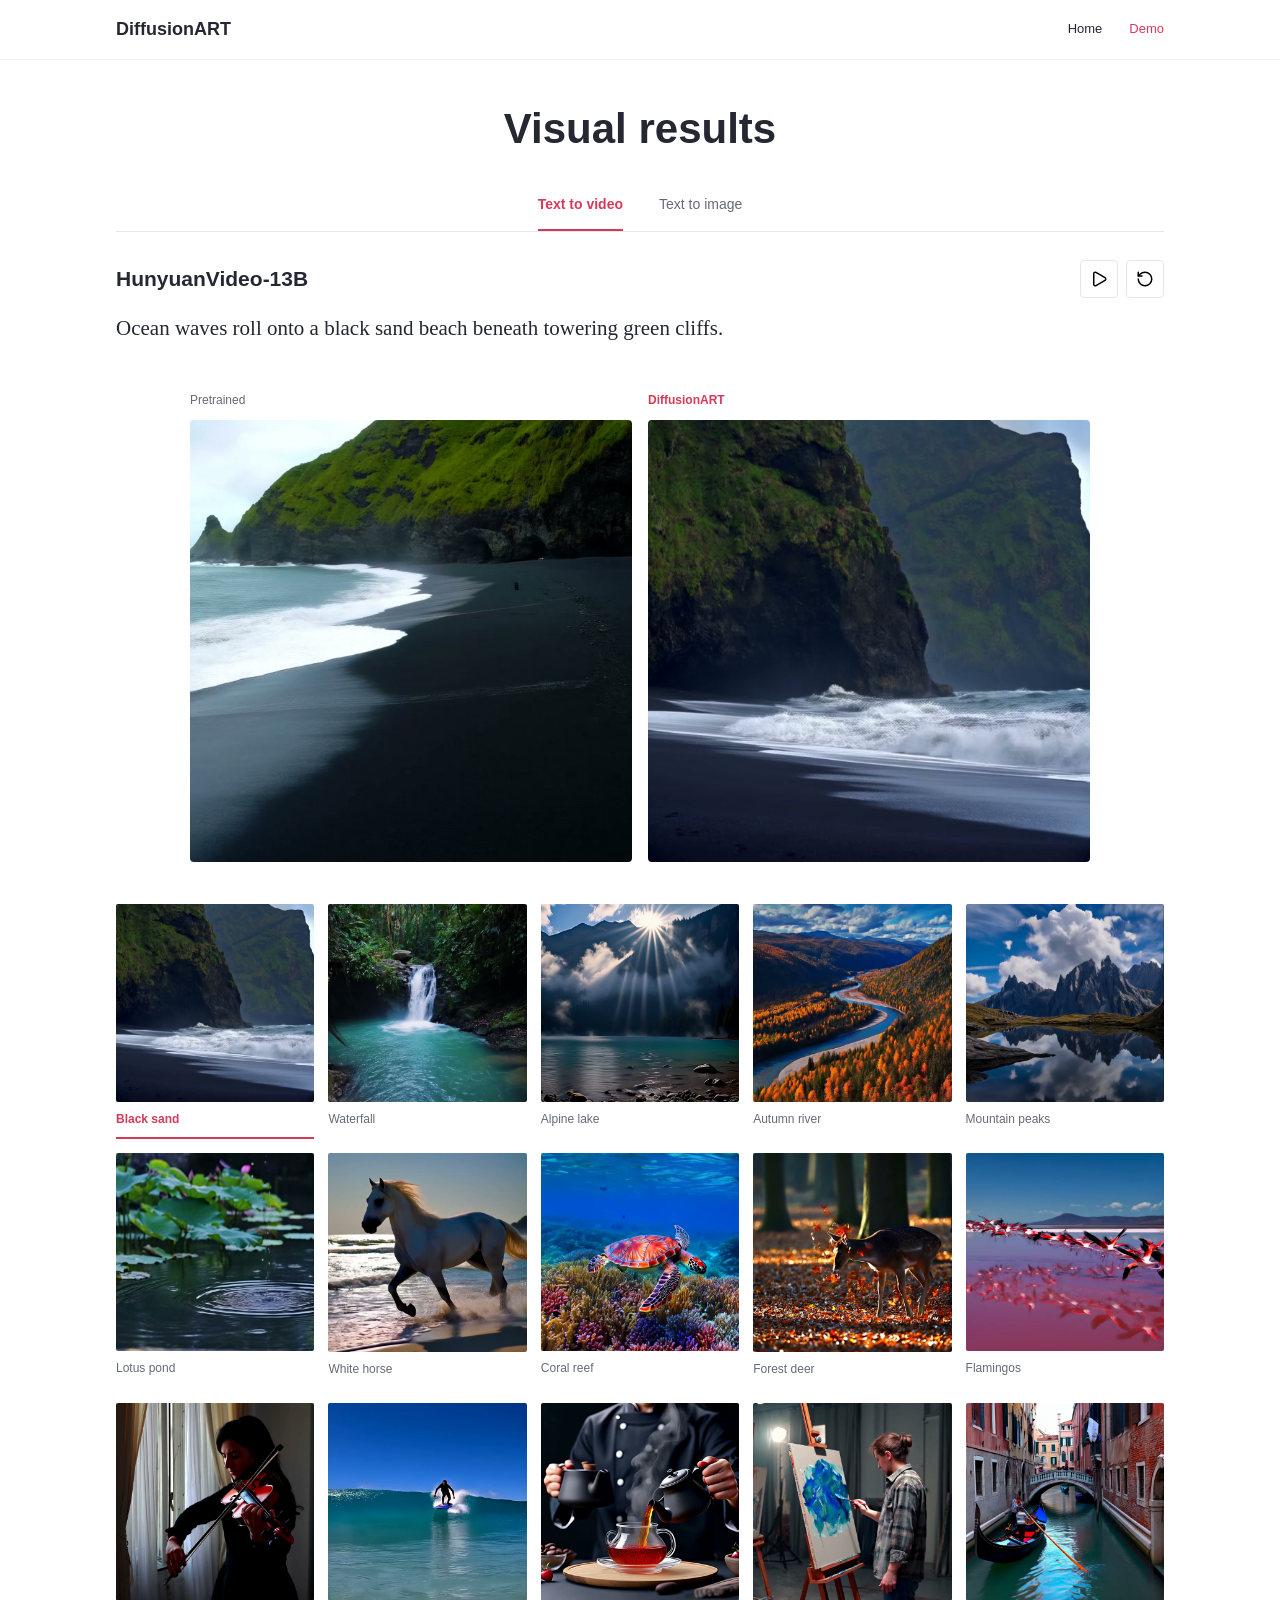
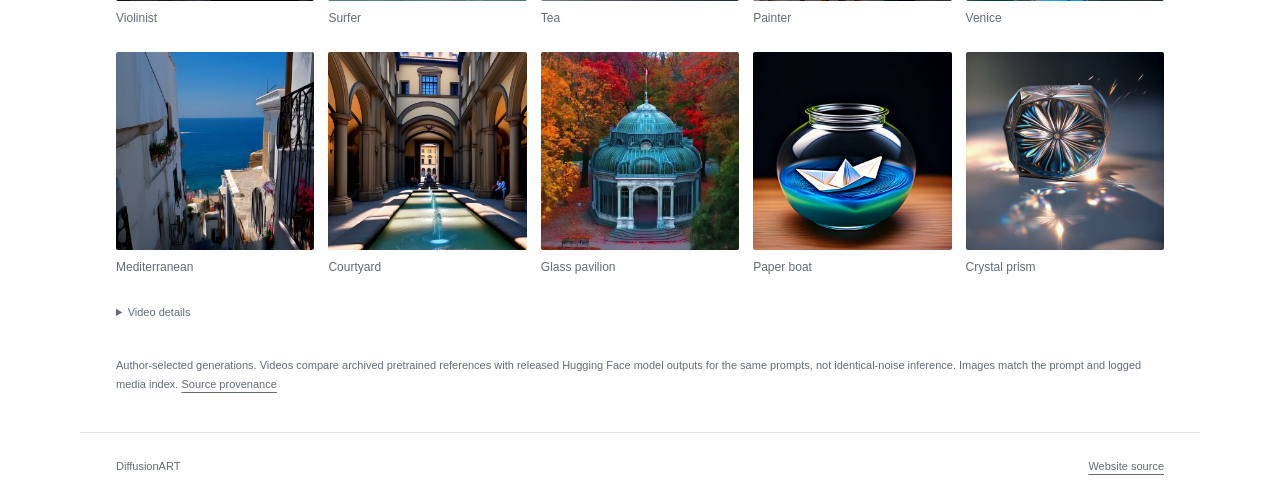
==== docs/demo.html @ 143a0ab6 "Rebuild research homepage around verified insights and separate demos" ====
<!doctype html>
<html lang="en">
<head>
  <meta charset="utf-8">
  <meta name="viewport" content="width=device-width, initial-scale=1">
  <meta name="theme-color" content="#ffffff">
  <meta name="description" content="Author-selected DiffusionART text-to-video and text-to-image results alongside pretrained references.">
  <title>Visual results | DiffusionART</title>
  <link rel="stylesheet" href="style.css?v=insights-v1">
  <script src="media.js?v=hf-demo-v1" defer></script>
  <script src="demo.js?v=demo-v1" defer></script>
</head>
<body class="demo-page">
  <a class="skip" href="#main">Skip to content</a>
  <header class="site-header">
    <a href="index.html" class="wordmark">DiffusionART</a>
    <nav aria-label="Main navigation">
      <a href="index.html">Home</a>
      <a href="demo.html" aria-current="page">Demo</a>
    </nav>
  </header>

  <main id="main" class="wrap">
    <header class="demo-heading"><h1>Visual results</h1></header>
    <div class="demo-tabs result-tabs" role="tablist" aria-label="Generation task" aria-orientation="horizontal">
      <button id="tab-video" type="button" role="tab" aria-selected="true" aria-controls="panel-video" tabindex="0">Text to video</button>
      <button id="tab-image" type="button" role="tab" aria-selected="false" aria-controls="panel-image" tabindex="-1">Text to image</button>
    </div>

    <section id="panel-video" class="demo-panel" role="tabpanel" aria-labelledby="tab-video" tabindex="0">
      <div class="gallery-heading">
        <h3>HunyuanVideo-13B</h3>
        <div class="pair-actions">
          <button type="button" id="play-pair" class="icon-button" title="Play both videos" aria-label="Play both videos" disabled><img src="assets/play.svg" alt="" width="18" height="18"></button>
          <button type="button" id="replay-pair" class="icon-button" title="Replay both videos" aria-label="Replay both videos" disabled><img src="assets/rotate-ccw.svg" alt="" width="18" height="18"></button>
        </div>
      </div>
      <p id="video-prompt" class="prompt">Ocean waves roll onto a black sand beach beneath towering green cliffs.</p>
      <div class="video-pair">
        <figure><figcaption>Pretrained</figcaption><video id="video-before" playsinline muted preload="none" poster="assets/hf-video-00100-before.jpg" aria-label="Pretrained video"></video></figure>
        <figure><figcaption class="art-label">DiffusionART</figcaption><video id="video-after" playsinline muted preload="none" poster="assets/hf-video-00100-after.jpg" aria-label="DiffusionART video"></video></figure>
      </div>
      <p id="video-status" class="media-status" role="status" aria-live="polite" aria-atomic="true"></p>
      <div id="video-choices" class="choices" role="group" aria-label="Video examples"></div>
      <details class="provenance"><summary>Video details</summary><p id="video-details"></p></details>
    </section>

    <section id="panel-image" class="demo-panel" role="tabpanel" aria-labelledby="tab-image" tabindex="-1" hidden inert>
      <div class="gallery-heading"><h3>SD3.5-M</h3><span id="image-benchmark" class="benchmark"></span></div>
      <p id="image-prompt" class="prompt"></p>
      <div class="image-pair">
        <figure><figcaption>Pretrained</figcaption><img id="image-before" alt="Pretrained image" loading="lazy" width="512" height="512"></figure>
        <figure><figcaption class="art-label">DiffusionART</figcaption><img id="image-after" alt="DiffusionART image" loading="lazy" width="512" height="512"></figure>
      </div>
      <p id="image-status" class="media-status" role="status" aria-live="polite" aria-atomic="true"></p>
      <div id="image-choices" class="choices" role="group" aria-label="Image examples"></div>
      <details class="provenance"><summary>Image details</summary><p id="image-details"></p></details>
    </section>

    <p class="selection-note">Author-selected generations. Videos compare archived pretrained references with released Hugging Face model outputs for the same prompts, not identical-noise inference. Images match the prompt and logged media index. <a href="assets/provenance.json">Source provenance</a></p>
    <noscript><p class="selection-note"><a href="assets/hf-video-00100-before.mp4">Pretrained video</a> / <a href="assets/hf-video-00100-after.mp4">DiffusionART video</a> / <a href="assets/image-chicago-before.jpg">Pretrained image</a> / <a href="assets/image-chicago-after.jpg">DiffusionART image</a></p></noscript>
  </main>

  <footer class="wrap"><p>DiffusionART</p><a href="https://github.com/vanzll/diffusionart-project">Website source</a></footer>
</body>
</html>
---- docs/style.css ----
:root { --ink:#252832; --muted:#646b77; --art:#d73958; --blue:#2588a6; --violet:#8078b9; --line:#e3e6eb; --wash:#fafbfc; --font:"Avenir Next",Avenir,"Segoe UI",Arial,sans-serif; }
* { box-sizing:border-box; }
html { scroll-behavior:smooth; scroll-padding-top:80px; }
body { margin:0; background:white; color:var(--ink); font:16px/1.75 var(--font); letter-spacing:0; }
[hidden] { display:none!important; }
figure,h1,h2,h3,h4,p { margin:0; }
img { display:block; max-width:100%; height:auto; }
a { color:inherit; text-underline-offset:4px; }
button { font:inherit; cursor:pointer; }
a:focus-visible,button:focus-visible,summary:focus-visible,[role=tabpanel]:focus-visible { outline:3px solid var(--blue); outline-offset:5px; }
.wrap { width:min(100%,1120px); margin-inline:auto; padding-inline:36px; }
.section { padding-block:76px; }
h2 { font-size:34px; font-weight:650; line-height:1.25; text-wrap:balance; }
h3 { font-size:24px; font-weight:650; line-height:1.35; text-wrap:balance; }
.section-heading { margin-bottom:48px; text-align:center; }
.section-heading p { margin:14px auto 0; max-width:700px; color:var(--muted); }
.site-header { min-height:60px; padding:12px max(24px,calc((100% - 1048px)/2)); border-bottom:1px solid #eef0f3; display:flex; align-items:center; justify-content:space-between; gap:20px; background:#fffffff5; position:sticky; top:0; z-index:20; }
.wordmark { font-size:18px; font-weight:750; text-decoration:none; }
nav { display:flex; align-items:center; gap:27px; font-size:13px; font-weight:500; }
nav a { text-decoration:none; }nav a:hover,nav a[aria-current=page] { color:var(--art); }
.demo-link { display:flex; align-items:center; gap:8px; color:var(--art); font-weight:650; }
.skip { position:absolute; top:-80px; left:12px; z-index:99; background:white; padding:10px; }.skip:focus { top:10px; }
.paper-heading { padding-top:44px; padding-bottom:32px; text-align:center; }
h1 { font-size:64px; font-weight:750; line-height:1.1; color:var(--art); }
.paper-title { font-size:27px; line-height:1.35; font-weight:550; margin:12px auto 20px; max-width:870px; text-wrap:balance; }
.author-names { display:flex; justify-content:center; flex-wrap:wrap; column-gap:18px; row-gap:3px; max-width:930px; margin-inline:auto; font-size:13px; }
.author-names span { white-space:nowrap; }sup { font-size:9px; }
.affiliations { display:flex; justify-content:center; flex-wrap:wrap; gap:5px 24px; margin-top:9px; color:var(--muted); font-size:12px; }
.paper-links { display:flex; align-items:center; justify-content:center; flex-wrap:wrap; gap:23px; margin-top:20px; }
.resource-link { display:inline-flex; align-items:center; gap:8px; min-height:40px; text-decoration:none; font-size:14px; font-weight:600; border-bottom:1px solid var(--ink); }
.resource-link:hover { color:var(--art); border-color:var(--art); }
.resource-link img { width:17px; height:17px; }
.contact-link { font-size:12px; color:var(--muted); text-decoration:none; }
.hero-thesis { font-size:23px; line-height:1.45; font-weight:600; margin-top:26px; }
.hero-result { margin-top:14px; font-size:18px; line-height:1.65; }.hero-result strong { color:var(--art); font-weight:750; font-size:25px; }.hero-result>span { color:var(--muted); padding-inline:4px; }.hero-result small { font-size:11px; color:var(--muted); }
.teaser { max-width:910px; }
.showcase-reel { display:grid; grid-template-columns:repeat(3,minmax(0,1fr)); gap:12px; }
.showcase-reel video { display:block; width:100%; aspect-ratio:1; object-fit:contain; background:var(--wash); border-radius:4px; }
.showcase-reel figcaption { padding-top:9px; font-size:11px; color:var(--muted); line-height:1.55; }
.teaser-toolbar { display:flex; align-items:center; justify-content:space-between; gap:15px; padding-top:14px; font-size:11px; color:var(--muted); }.teaser-toolbar a { color:var(--ink); }
.insight-row { display:grid; grid-template-columns:minmax(0,1fr) minmax(0,1fr); align-items:center; gap:64px; }
.insight-copy h3 { margin-bottom:18px; }.insight-copy p { color:#535b68; }.insight-copy p+p { margin-top:17px; }.insight-copy strong { color:var(--ink); font-weight:650; }
.research-figure img { width:100%; height:auto; }.research-figure figcaption { font-size:12px; line-height:1.65; color:var(--muted); margin-top:14px; }
.equation { margin-block:24px; padding-block:20px; border-block:1px solid var(--line); font-size:25px; }
math { font-family:"STIX Two Math","Cambria Math",serif; }.guidance-term { color:var(--blue); }.residual-term { color:var(--violet); }
.equation-key { display:flex; justify-content:center; gap:25px; margin-top:13px; font-size:11px; font-family:var(--font); }
.equation-condition { font-size:11px!important; text-align:center; margin-top:12px; }
.math-details { margin-top:16px; font-size:12px; color:var(--muted); }.math-details summary { cursor:pointer; width:fit-content; }.math-details p { margin-top:10px; font-size:12px; }
.restoration-row { margin-top:70px; padding-top:65px; border-top:1px solid var(--line); }.restoration-row .research-figure { max-width:390px; margin-inline:auto; }.restoration-row .research-figure img { max-height:370px; object-fit:contain; }
.insight-copy .discovery { font-size:22px; line-height:1.65; }.discovery strong { color:var(--art); }
.figure-note { font-size:11px; line-height:1.7; color:var(--muted); }.insight-copy .figure-note { margin-top:12px; }
.method-band { background:var(--wash); border-block:1px solid var(--line); }.method-figure img { width:100%; height:auto; }
.method-details { display:grid; grid-template-columns:repeat(2,minmax(0,1fr)); gap:62px; margin:35px auto 0; }.method-details h3 { font-size:22px; margin-bottom:15px; }.method-details p { color:#535b68; }.method-details .figure-note { font-size:11px; }.equation.compact { margin:22px 0 12px; font-size:23px; }.inline-math { font-family:Georgia,serif; font-style:italic; white-space:nowrap; }
.update-directions { display:grid; grid-template-columns:repeat(2,minmax(0,1fr)); gap:25px; margin:22px 0 12px; padding:20px 0; border-block:1px solid var(--line); }.update-directions div { display:flex; align-items:center; justify-content:space-between; gap:10px; font-size:12px; }.update-directions math { font-size:24px; color:var(--art); }.method-bottomline { margin-top:20px; font-size:15px; font-weight:600; line-height:1.7; }
.efficiency-layout { display:grid; grid-template-columns:minmax(0,.9fr) minmax(0,1.1fr); align-items:center; gap:70px; }.curve { max-width:390px; margin-inline:auto; }.curve img { width:100%; height:auto; }.efficiency-copy h3 { font-size:25px; line-height:1.4; }
.speed-table { width:100%; border-collapse:collapse; margin:25px 0 18px; text-align:left; font-size:12px; }.speed-table caption { text-align:left; font-size:11px; color:var(--muted); margin-bottom:8px; }.speed-table th,.speed-table td { padding:14px 7px; border-bottom:1px solid var(--line); }.speed-table th:first-child { padding-left:0; }.speed-table th { font-weight:550; }.speed-table thead { font-size:10px; color:var(--muted); }.speed-table td { font-size:22px; color:var(--art); font-weight:650; font-variant-numeric:tabular-nums; white-space:nowrap; }
.result-context { color:var(--muted); font-size:12px; }.eval-result { margin-top:30px; padding-top:24px; border-top:1px solid var(--line); }.eval-result h4 { font-size:16px; font-weight:650; }.eval-result p { margin-top:10px; font-size:14px; color:#535b68; }.eval-result .figure-note { font-size:11px; }
.scope-results { margin-top:48px; }.scope-results h3 { font-size:20px; margin-bottom:13px; }.scope-table { width:100%; border-collapse:collapse; font-size:13px; text-align:left; }.scope-table td,.scope-table th { border-bottom:1px solid var(--line); padding:17px 0; }.scope-table th { width:36%; padding-right:28px; font-weight:550; }.scope-table thead { color:var(--muted); font-size:11px; }.scope-table td { color:#535b68; }.scope-table strong { color:var(--ink); font-weight:650; }.scope-results>.figure-note { margin-top:14px; }
.demo-invitation { display:flex; align-items:center; justify-content:space-between; gap:28px; padding-block:38px; border-top:1px solid var(--line); }.demo-invitation h2 { font-size:26px; }.demo-invitation p { margin-top:8px; font-size:14px; color:var(--muted); }.demo-invitation .resource-link { white-space:nowrap; }
footer { border-top:1px solid var(--line); padding-block:24px; display:flex; justify-content:space-between; flex-wrap:wrap; gap:12px; font-size:11px; color:var(--muted); }
.demo-heading { padding-block:46px 13px; text-align:center; }.demo-heading h1 { font-size:42px; color:var(--ink); }
.result-tabs { display:flex; justify-content:center; gap:36px; border-bottom:1px solid var(--line); margin:15px 0 28px; }.result-tabs button { background:none; border:0; border-bottom:2px solid transparent; padding:12px 0; font-size:14px; color:var(--muted); }.result-tabs button[aria-selected=true] { color:var(--art); border-color:var(--art); font-weight:650; }
.demo-panel { padding-bottom:8px; }.gallery-heading { display:flex; justify-content:space-between; align-items:center; gap:15px; margin:16px 0 12px; }.gallery-heading h3 { font-size:21px; }.pair-actions { display:flex; gap:8px; }
.icon-button { display:flex; align-items:center; justify-content:center; width:38px; height:38px; border:1px solid var(--line); border-radius:4px; background:white; }.icon-button:hover { border-color:var(--art); }.icon-button:disabled { opacity:.45; cursor:wait; }.icon-button img { width:18px; height:18px; }
.prompt { font-family:Georgia,serif; font-size:21px; line-height:1.5; min-height:80px; padding:3px 0 18px; max-width:850px; overflow-wrap:anywhere; }
.video-pair,.image-pair { display:grid; grid-template-columns:repeat(2,minmax(0,1fr)); gap:16px; max-width:900px; margin-inline:auto; }.video-pair video,.image-pair img { display:block; width:100%; aspect-ratio:1; object-fit:contain; background:var(--wash); border-radius:4px; }
.video-pair figcaption,.image-pair figcaption { padding:0 0 9px; color:var(--muted); font-size:12px; }.art-label { color:var(--art)!important; font-weight:650; }
.media-status { margin-top:7px; min-height:23px; font-size:12px; color:var(--muted); }
.choices { display:grid; grid-template-columns:repeat(6,minmax(0,1fr)); gap:14px; margin-top:12px; }.choices button { padding:0; background:transparent; border:0; border-bottom:2px solid transparent; text-align:left; font-size:12px; color:var(--muted); }.choices img { width:100%; aspect-ratio:1; object-fit:contain; border-radius:2px; }.choices span { display:block; padding:7px 0; }.choices button[aria-pressed=true] { color:var(--art); border-color:var(--art); font-weight:650; }.choices button:hover img { opacity:.85; }
#video-choices { grid-template-columns:repeat(5,minmax(0,1fr)); }
.provenance { margin-top:16px; font-size:11px; color:var(--muted); }.provenance summary { cursor:pointer; width:fit-content; }.provenance p { margin-top:8px; overflow-wrap:anywhere; }.benchmark { font-size:12px; color:var(--blue); }.selection-note { margin-block:25px 38px; color:var(--muted); font-size:11px; }
@media(max-width:850px) { .wrap { padding-inline:24px; }.section { padding-block:58px; }.insight-row,.method-details { gap:35px; }.efficiency-layout { gap:30px; }.paper-title { font-size:25px; }.speed-table td { font-size:19px; }.speed-table th,.speed-table td { padding-inline:4px; } }
@media(max-width:650px) {
  html { scroll-padding-top:66px; }.site-header { padding:12px 18px; min-height:54px; gap:15px; }.wordmark { font-size:16px; }nav { gap:16px; font-size:12px; }nav a[href='#method'] { display:none; }.demo-link { gap:5px; }
  .wrap { padding-inline:20px; }.paper-heading { padding-top:32px; padding-bottom:24px; }h1 { font-size:44px; }.paper-title { font-size:21px; margin-top:11px; margin-bottom:18px; }.paper-title br { display:none; }.author-names { font-size:11px; gap:3px 12px; }.affiliations { font-size:10px; gap:4px 15px; }.paper-links { gap:21px; margin-top:17px; }.resource-link { font-size:12px; min-height:36px; }.hero-thesis { font-size:20px; margin-top:22px; }.hero-result { font-size:15px; }.hero-result strong { font-size:21px; }.hero-result small { font-size:10px; }
  .showcase-reel { gap:7px; }.showcase-reel figcaption { font-size:9px; line-height:1.45; }.teaser-toolbar { font-size:10px; }
  .section { padding-block:48px; }h2 { font-size:27px; }h3 { font-size:22px; }.section-heading { margin-bottom:30px; }.section-heading p { font-size:14px; }.insight-row { grid-template-columns:1fr; gap:28px; }.insight-copy p { font-size:14px; }.research-figure { max-width:450px; margin-inline:auto; }.research-figure figcaption { font-size:11px; }.restoration-row { margin-top:40px; padding-top:40px; }.restoration-row .insight-copy { order:-1; }.restoration-row .research-figure img { max-height:300px; }.insight-copy .discovery { font-size:20px; }.insight-copy .figure-note { font-size:11px; }.equation { font-size:24px; }.equation-key { gap:20px; font-size:10px; }
  .method-details { grid-template-columns:1fr; gap:38px; margin-top:25px; }.method-details p { font-size:14px; }.method-details .figure-note { font-size:11px; }.update-directions { margin-top:18px; }.method-details h3 { font-size:21px; }.method-figure { overflow-x:auto; }.method-figure img { max-width:none; width:760px; }.method-bottomline { font-size:14px; }
  .efficiency-layout { grid-template-columns:1fr; gap:28px; }.curve { max-width:330px; }.efficiency-copy h3 { font-size:22px; }.speed-table td { font-size:21px; }.scope-results { margin-top:35px; }.scope-table { font-size:12px; }.scope-table th { width:37%; padding-right:15px; }.scope-results>.figure-note { font-size:10px; }
  .demo-invitation { align-items:flex-start; flex-direction:column; gap:14px; padding-block:28px; }.demo-invitation h2 { font-size:23px; }.demo-invitation p { font-size:13px; }
  .demo-heading { padding-top:32px; }.demo-heading h1 { font-size:32px; }.result-tabs { margin-top:10px; }.gallery-heading h3 { font-size:19px; }.prompt { font-size:17px; min-height:92px; }.video-pair,.image-pair { gap:8px; }.video-pair figcaption,.image-pair figcaption { font-size:11px; }.choices,#video-choices { grid-template-columns:repeat(3,minmax(0,1fr)); gap:12px; }.choices button { font-size:11px; }.benchmark { font-size:11px; }
}
@media(max-width:360px) { .wordmark { font-size:14px; }nav { gap:11px; font-size:11px; }.speed-table { font-size:11px; }.speed-table td { font-size:18px; } }
@media(prefers-reduced-motion:reduce) { html { scroll-behavior:auto; } }
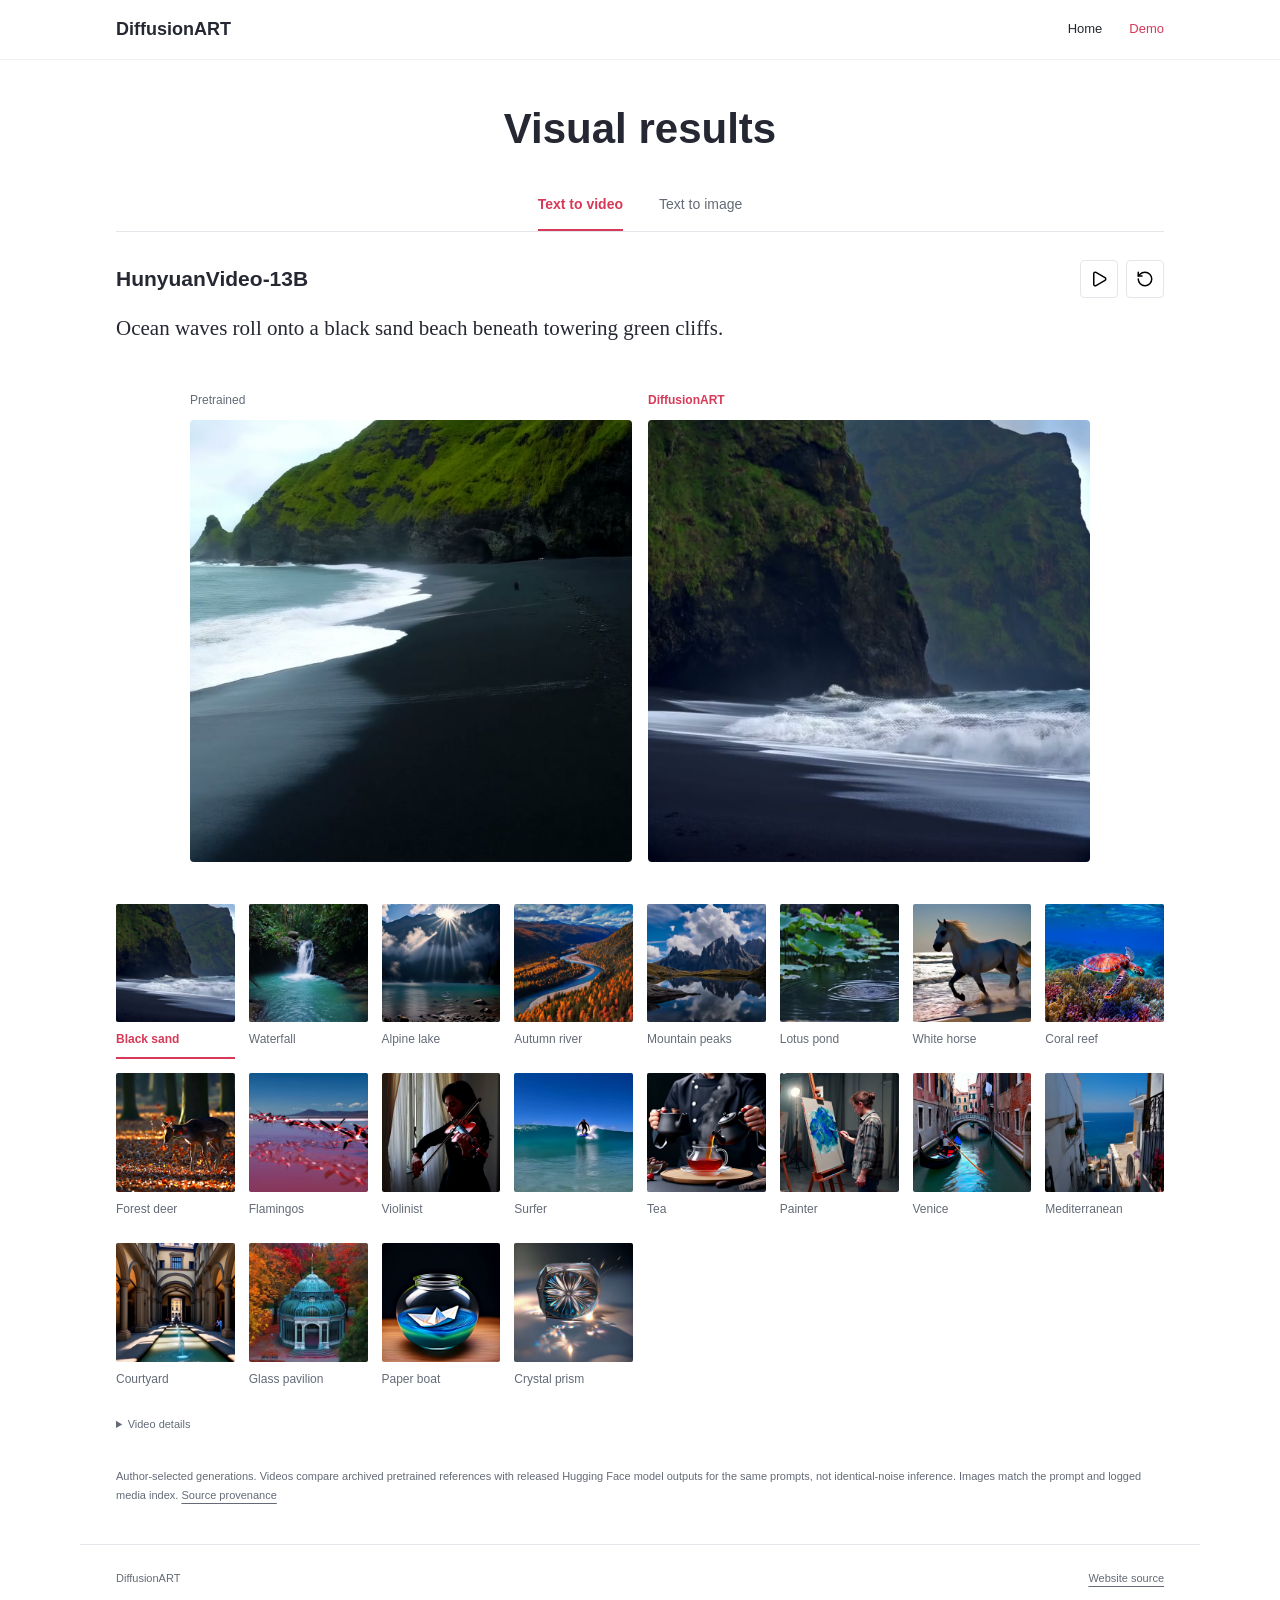
==== commit b9f46066: "Version refreshed page styles and paired-video controls" ====
--- a/docs/demo.html
+++ b/docs/demo.html
@@ -6,9 +6,9 @@
   <meta name="theme-color" content="#ffffff">
   <meta name="description" content="Author-selected DiffusionART text-to-video and text-to-image results alongside pretrained references.">
   <title>Visual results | DiffusionART</title>
-  <link rel="stylesheet" href="style.css?v=insights-v1">
+  <link rel="stylesheet" href="style.css?v=insights-v2">
   <script src="media.js?v=hf-demo-v1" defer></script>
-  <script src="demo.js?v=demo-v1" defer></script>
+  <script src="demo.js?v=demo-v2" defer></script>
 </head>
 <body class="demo-page">
   <a class="skip" href="#main">Skip to content</a>
--- a/docs/style.css
+++ b/docs/style.css
@@ -50,6 +50,7 @@
 .insight-copy .discovery { font-size:22px; line-height:1.65; }.discovery strong { color:var(--art); }
 .figure-note { font-size:11px; line-height:1.7; color:var(--muted); }.insight-copy .figure-note { margin-top:12px; }
 .method-band { background:var(--wash); border-block:1px solid var(--line); }.method-figure img { width:100%; height:auto; }
+.method-mobile { display:none; }
 .method-details { display:grid; grid-template-columns:repeat(2,minmax(0,1fr)); gap:62px; margin:35px auto 0; }.method-details h3 { font-size:22px; margin-bottom:15px; }.method-details p { color:#535b68; }.method-details .figure-note { font-size:11px; }.equation.compact { margin:22px 0 12px; font-size:23px; }.inline-math { font-family:Georgia,serif; font-style:italic; white-space:nowrap; }
 .update-directions { display:grid; grid-template-columns:repeat(2,minmax(0,1fr)); gap:25px; margin:22px 0 12px; padding:20px 0; border-block:1px solid var(--line); }.update-directions div { display:flex; align-items:center; justify-content:space-between; gap:10px; font-size:12px; }.update-directions math { font-size:24px; color:var(--art); }.method-bottomline { margin-top:20px; font-size:15px; font-weight:600; line-height:1.7; }
 .efficiency-layout { display:grid; grid-template-columns:minmax(0,.9fr) minmax(0,1.1fr); align-items:center; gap:70px; }.curve { max-width:390px; margin-inline:auto; }.curve img { width:100%; height:auto; }.efficiency-copy h3 { font-size:25px; line-height:1.4; }
@@ -67,7 +68,7 @@
 .video-pair figcaption,.image-pair figcaption { padding:0 0 9px; color:var(--muted); font-size:12px; }.art-label { color:var(--art)!important; font-weight:650; }
 .media-status { margin-top:7px; min-height:23px; font-size:12px; color:var(--muted); }
 .choices { display:grid; grid-template-columns:repeat(6,minmax(0,1fr)); gap:14px; margin-top:12px; }.choices button { padding:0; background:transparent; border:0; border-bottom:2px solid transparent; text-align:left; font-size:12px; color:var(--muted); }.choices img { width:100%; aspect-ratio:1; object-fit:contain; border-radius:2px; }.choices span { display:block; padding:7px 0; }.choices button[aria-pressed=true] { color:var(--art); border-color:var(--art); font-weight:650; }.choices button:hover img { opacity:.85; }
-#video-choices { grid-template-columns:repeat(5,minmax(0,1fr)); }
+#video-choices { grid-template-columns:repeat(8,minmax(0,1fr)); }
 .provenance { margin-top:16px; font-size:11px; color:var(--muted); }.provenance summary { cursor:pointer; width:fit-content; }.provenance p { margin-top:8px; overflow-wrap:anywhere; }.benchmark { font-size:12px; color:var(--blue); }.selection-note { margin-block:25px 38px; color:var(--muted); font-size:11px; }
 @media(max-width:850px) { .wrap { padding-inline:24px; }.section { padding-block:58px; }.insight-row,.method-details { gap:35px; }.efficiency-layout { gap:30px; }.paper-title { font-size:25px; }.speed-table td { font-size:19px; }.speed-table th,.speed-table td { padding-inline:4px; } }
 @media(max-width:650px) {
@@ -75,7 +76,7 @@
   .wrap { padding-inline:20px; }.paper-heading { padding-top:32px; padding-bottom:24px; }h1 { font-size:44px; }.paper-title { font-size:21px; margin-top:11px; margin-bottom:18px; }.paper-title br { display:none; }.author-names { font-size:11px; gap:3px 12px; }.affiliations { font-size:10px; gap:4px 15px; }.paper-links { gap:21px; margin-top:17px; }.resource-link { font-size:12px; min-height:36px; }.hero-thesis { font-size:20px; margin-top:22px; }.hero-result { font-size:15px; }.hero-result strong { font-size:21px; }.hero-result small { font-size:10px; }
   .showcase-reel { gap:7px; }.showcase-reel figcaption { font-size:9px; line-height:1.45; }.teaser-toolbar { font-size:10px; }
   .section { padding-block:48px; }h2 { font-size:27px; }h3 { font-size:22px; }.section-heading { margin-bottom:30px; }.section-heading p { font-size:14px; }.insight-row { grid-template-columns:1fr; gap:28px; }.insight-copy p { font-size:14px; }.research-figure { max-width:450px; margin-inline:auto; }.research-figure figcaption { font-size:11px; }.restoration-row { margin-top:40px; padding-top:40px; }.restoration-row .insight-copy { order:-1; }.restoration-row .research-figure img { max-height:300px; }.insight-copy .discovery { font-size:20px; }.insight-copy .figure-note { font-size:11px; }.equation { font-size:24px; }.equation-key { gap:20px; font-size:10px; }
-  .method-details { grid-template-columns:1fr; gap:38px; margin-top:25px; }.method-details p { font-size:14px; }.method-details .figure-note { font-size:11px; }.update-directions { margin-top:18px; }.method-details h3 { font-size:21px; }.method-figure { overflow-x:auto; }.method-figure img { max-width:none; width:760px; }.method-bottomline { font-size:14px; }
+  .method-details { grid-template-columns:1fr; gap:38px; margin-top:25px; }.method-details p { font-size:14px; }.method-details .figure-note { font-size:11px; }.update-directions { margin-top:18px; }.method-details h3 { font-size:21px; }.method-desktop { display:none; }.method-mobile { display:grid; gap:18px; }.method-bottomline { font-size:14px; }
   .efficiency-layout { grid-template-columns:1fr; gap:28px; }.curve { max-width:330px; }.efficiency-copy h3 { font-size:22px; }.speed-table td { font-size:21px; }.scope-results { margin-top:35px; }.scope-table { font-size:12px; }.scope-table th { width:37%; padding-right:15px; }.scope-results>.figure-note { font-size:10px; }
   .demo-invitation { align-items:flex-start; flex-direction:column; gap:14px; padding-block:28px; }.demo-invitation h2 { font-size:23px; }.demo-invitation p { font-size:13px; }
   .demo-heading { padding-top:32px; }.demo-heading h1 { font-size:32px; }.result-tabs { margin-top:10px; }.gallery-heading h3 { font-size:19px; }.prompt { font-size:17px; min-height:92px; }.video-pair,.image-pair { gap:8px; }.video-pair figcaption,.image-pair figcaption { font-size:11px; }.choices,#video-choices { grid-template-columns:repeat(3,minmax(0,1fr)); gap:12px; }.choices button { font-size:11px; }.benchmark { font-size:11px; }
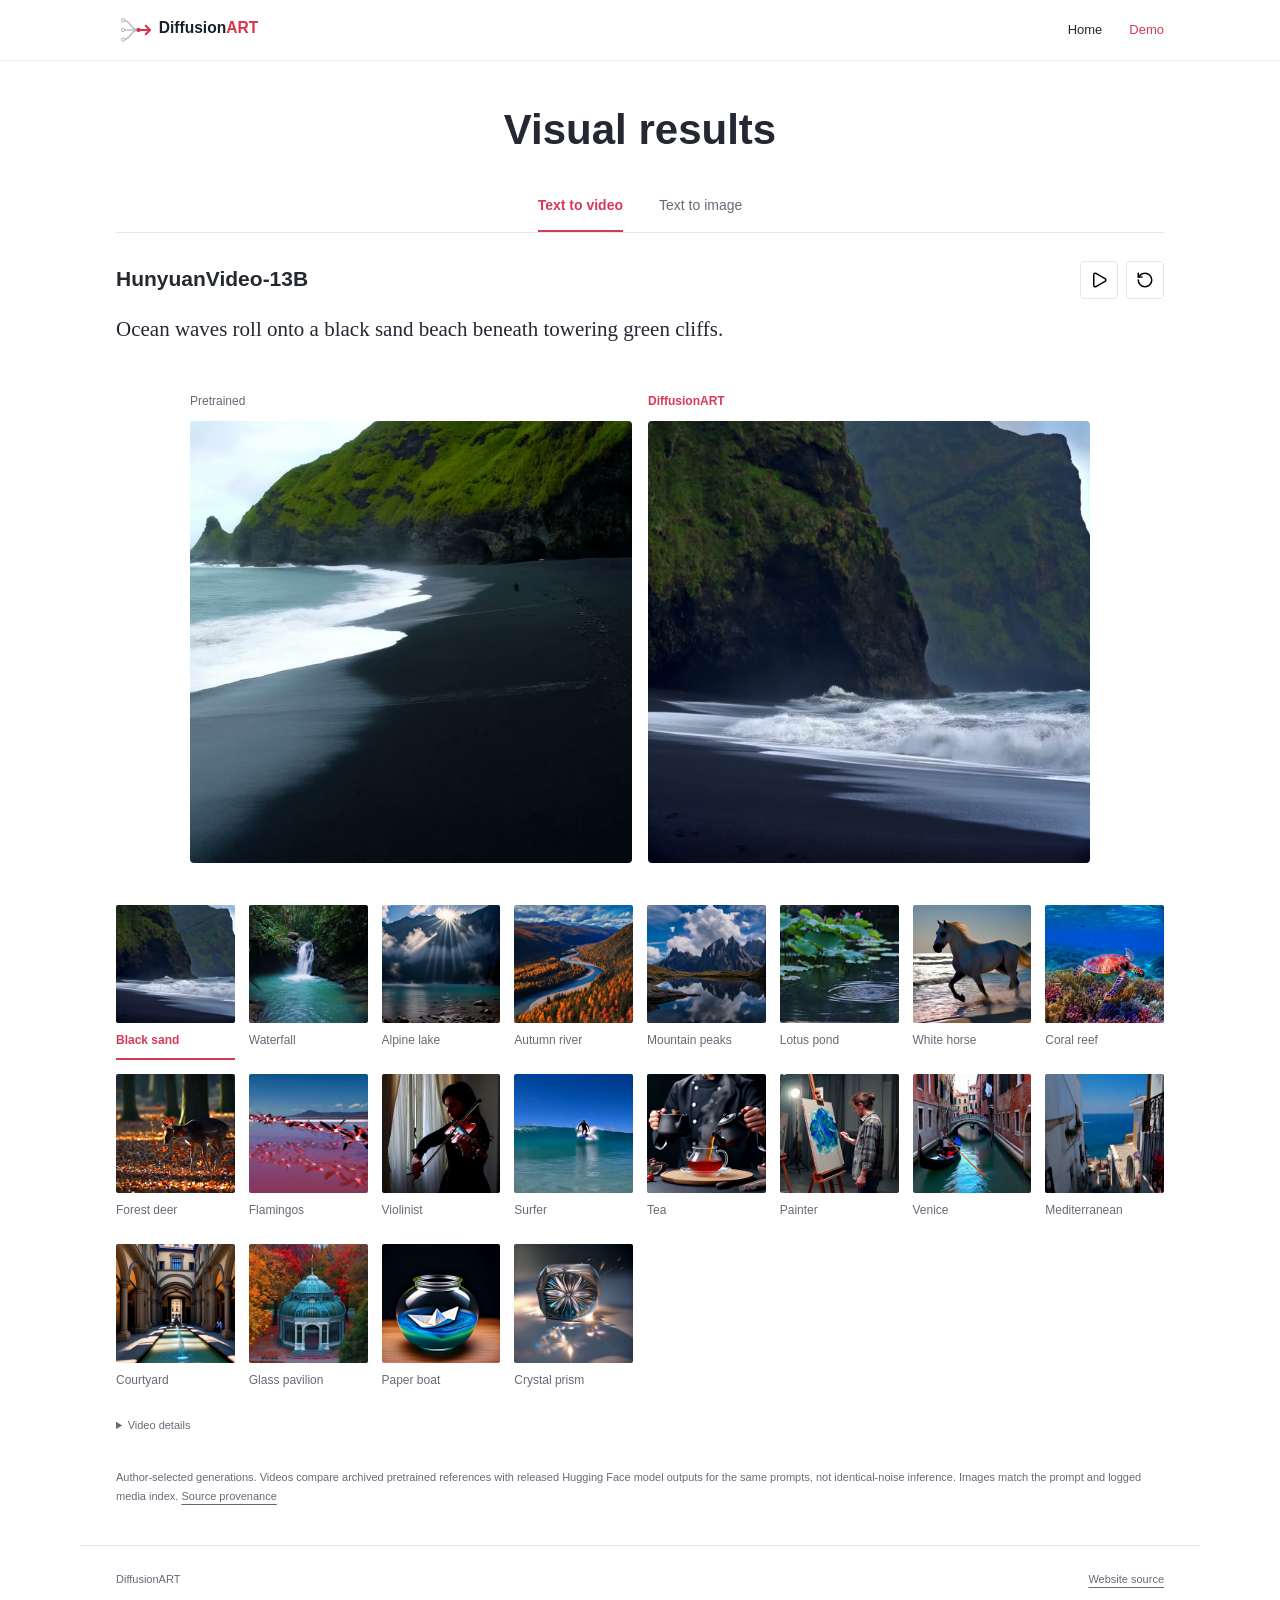
==== commit 6b9a1163: "Explain hidden consistency and restoration insights; sync GitHub branding" ====
--- a/docs/demo.html
+++ b/docs/demo.html
@@ -6,14 +6,14 @@
   <meta name="theme-color" content="#ffffff">
   <meta name="description" content="Author-selected DiffusionART text-to-video and text-to-image results alongside pretrained references.">
   <title>Visual results | DiffusionART</title>
-  <link rel="stylesheet" href="style.css?v=insights-v2">
+  <link rel="stylesheet" href="style.css?v=insights-v3">
   <script src="media.js?v=hf-demo-v1" defer></script>
   <script src="demo.js?v=demo-v2" defer></script>
 </head>
 <body class="demo-page">
   <a class="skip" href="#main">Skip to content</a>
   <header class="site-header">
-    <a href="index.html" class="wordmark">DiffusionART</a>
+    <a href="index.html" class="wordmark"><img src="assets/logo.svg" width="170" height="36" alt="DiffusionART"></a>
     <nav aria-label="Main navigation">
       <a href="index.html">Home</a>
       <a href="demo.html" aria-current="page">Demo</a>
--- a/docs/style.css
+++ b/docs/style.css
@@ -16,11 +16,13 @@
 .section-heading p { margin:14px auto 0; max-width:700px; color:var(--muted); }
 .site-header { min-height:60px; padding:12px max(24px,calc((100% - 1048px)/2)); border-bottom:1px solid #eef0f3; display:flex; align-items:center; justify-content:space-between; gap:20px; background:#fffffff5; position:sticky; top:0; z-index:20; }
 .wordmark { font-size:18px; font-weight:750; text-decoration:none; }
+.wordmark img { width:170px; height:auto; }
 nav { display:flex; align-items:center; gap:27px; font-size:13px; font-weight:500; }
 nav a { text-decoration:none; }nav a:hover,nav a[aria-current=page] { color:var(--art); }
 .demo-link { display:flex; align-items:center; gap:8px; color:var(--art); font-weight:650; }
 .skip { position:absolute; top:-80px; left:12px; z-index:99; background:white; padding:10px; }.skip:focus { top:10px; }
 .paper-heading { padding-top:44px; padding-bottom:32px; text-align:center; }
+.paper-logo { width:500px; margin-inline:auto; }
 h1 { font-size:64px; font-weight:750; line-height:1.1; color:var(--art); }
 .paper-title { font-size:27px; line-height:1.35; font-weight:550; margin:12px auto 20px; max-width:870px; text-wrap:balance; }
 .author-names { display:flex; justify-content:center; flex-wrap:wrap; column-gap:18px; row-gap:3px; max-width:930px; margin-inline:auto; font-size:13px; }
@@ -40,14 +42,21 @@
 .teaser-toolbar { display:flex; align-items:center; justify-content:space-between; gap:15px; padding-top:14px; font-size:11px; color:var(--muted); }.teaser-toolbar a { color:var(--ink); }
 .insight-row { display:grid; grid-template-columns:minmax(0,1fr) minmax(0,1fr); align-items:center; gap:64px; }
 .insight-copy h3 { margin-bottom:18px; }.insight-copy p { color:#535b68; }.insight-copy p+p { margin-top:17px; }.insight-copy strong { color:var(--ink); font-weight:650; }
+.insight-copy .insight-takeaway { border-left:3px solid var(--art); padding-left:17px; margin-top:23px; color:var(--ink); font-weight:600; }
+.branch-evidence { display:grid; gap:24px; }.branch-evidence .research-figure { max-width:340px; margin-inline:auto; }
 .research-figure img { width:100%; height:auto; }.research-figure figcaption { font-size:12px; line-height:1.65; color:var(--muted); margin-top:14px; }
 .equation { margin-block:24px; padding-block:20px; border-block:1px solid var(--line); font-size:25px; }
 math { font-family:"STIX Two Math","Cambria Math",serif; }.guidance-term { color:var(--blue); }.residual-term { color:var(--violet); }
+.restoration-term { color:var(--art); }
 .equation-key { display:flex; justify-content:center; gap:25px; margin-top:13px; font-size:11px; font-family:var(--font); }
 .equation-condition { font-size:11px!important; text-align:center; margin-top:12px; }
 .math-details { margin-top:16px; font-size:12px; color:var(--muted); }.math-details summary { cursor:pointer; width:fit-content; }.math-details p { margin-top:10px; font-size:12px; }
 .restoration-row { margin-top:70px; padding-top:65px; border-top:1px solid var(--line); }.restoration-row .research-figure { max-width:390px; margin-inline:auto; }.restoration-row .research-figure img { max-height:370px; object-fit:contain; }
 .insight-copy .discovery { font-size:22px; line-height:1.65; }.discovery strong { color:var(--art); }
+.restoration-equation { max-width:850px; margin:35px auto 0; }.restoration-equation .equation { margin-bottom:15px; font-size:25px; }.restoration-equation .math-details { text-align:center; }.restoration-equation summary { margin-inline:auto; }.restoration-equation .math-details p { text-align:left; }
+.equation-definition { display:flex; justify-content:center; flex-wrap:wrap; gap:8px 36px; font-family:Georgia,serif; font-size:17px; }
+.restoration-evidence { display:grid; grid-template-columns:minmax(0,1.3fr) minmax(0,1fr); gap:48px; margin-top:55px; }.restoration-evidence h3 { font-size:22px; margin-bottom:14px; }.restoration-evidence p { color:#535b68; font-size:15px; }.restoration-evidence strong { color:var(--ink); }.restoration-evidence .research-figure { margin:24px auto 0; }.restoration-evidence img { height:340px; object-fit:contain; }
+.restoration-insight { margin:48px auto 0; text-align:center; font-size:22px; line-height:1.55; font-weight:600; max-width:750px; }.restoration-insight span { color:var(--muted); font-size:15px; font-weight:400; }
 .figure-note { font-size:11px; line-height:1.7; color:var(--muted); }.insight-copy .figure-note { margin-top:12px; }
 .method-band { background:var(--wash); border-block:1px solid var(--line); }.method-figure img { width:100%; height:auto; }
 .method-mobile { display:none; }
@@ -73,13 +82,15 @@
 @media(max-width:850px) { .wrap { padding-inline:24px; }.section { padding-block:58px; }.insight-row,.method-details { gap:35px; }.efficiency-layout { gap:30px; }.paper-title { font-size:25px; }.speed-table td { font-size:19px; }.speed-table th,.speed-table td { padding-inline:4px; } }
 @media(max-width:650px) {
   html { scroll-padding-top:66px; }.site-header { padding:12px 18px; min-height:54px; gap:15px; }.wordmark { font-size:16px; }nav { gap:16px; font-size:12px; }nav a[href='#method'] { display:none; }.demo-link { gap:5px; }
+  .wordmark img { width:140px; }.paper-logo { width:370px; }
   .wrap { padding-inline:20px; }.paper-heading { padding-top:32px; padding-bottom:24px; }h1 { font-size:44px; }.paper-title { font-size:21px; margin-top:11px; margin-bottom:18px; }.paper-title br { display:none; }.author-names { font-size:11px; gap:3px 12px; }.affiliations { font-size:10px; gap:4px 15px; }.paper-links { gap:21px; margin-top:17px; }.resource-link { font-size:12px; min-height:36px; }.hero-thesis { font-size:20px; margin-top:22px; }.hero-result { font-size:15px; }.hero-result strong { font-size:21px; }.hero-result small { font-size:10px; }
   .showcase-reel { gap:7px; }.showcase-reel figcaption { font-size:9px; line-height:1.45; }.teaser-toolbar { font-size:10px; }
   .section { padding-block:48px; }h2 { font-size:27px; }h3 { font-size:22px; }.section-heading { margin-bottom:30px; }.section-heading p { font-size:14px; }.insight-row { grid-template-columns:1fr; gap:28px; }.insight-copy p { font-size:14px; }.research-figure { max-width:450px; margin-inline:auto; }.research-figure figcaption { font-size:11px; }.restoration-row { margin-top:40px; padding-top:40px; }.restoration-row .insight-copy { order:-1; }.restoration-row .research-figure img { max-height:300px; }.insight-copy .discovery { font-size:20px; }.insight-copy .figure-note { font-size:11px; }.equation { font-size:24px; }.equation-key { gap:20px; font-size:10px; }
+  .branch-evidence { grid-template-columns:repeat(2,minmax(0,1fr)); gap:15px; align-items:start; }.branch-evidence figcaption { font-size:10px; }.restoration-equation .equation { font-size:17px; }.restoration-equation .equation-key { gap:12px; font-size:10px; }.equation-definition { font-size:15px; gap:8px 25px; }.restoration-evidence { grid-template-columns:1fr; gap:36px; margin-top:38px; }.restoration-evidence p { font-size:14px; }.restoration-evidence .research-figure { max-width:310px; }.restoration-evidence img { height:310px; }.restoration-insight { font-size:20px; margin-top:35px; }.restoration-insight span { font-size:13px; }
   .method-details { grid-template-columns:1fr; gap:38px; margin-top:25px; }.method-details p { font-size:14px; }.method-details .figure-note { font-size:11px; }.update-directions { margin-top:18px; }.method-details h3 { font-size:21px; }.method-desktop { display:none; }.method-mobile { display:grid; gap:18px; }.method-bottomline { font-size:14px; }
   .efficiency-layout { grid-template-columns:1fr; gap:28px; }.curve { max-width:330px; }.efficiency-copy h3 { font-size:22px; }.speed-table td { font-size:21px; }.scope-results { margin-top:35px; }.scope-table { font-size:12px; }.scope-table th { width:37%; padding-right:15px; }.scope-results>.figure-note { font-size:10px; }
   .demo-invitation { align-items:flex-start; flex-direction:column; gap:14px; padding-block:28px; }.demo-invitation h2 { font-size:23px; }.demo-invitation p { font-size:13px; }
   .demo-heading { padding-top:32px; }.demo-heading h1 { font-size:32px; }.result-tabs { margin-top:10px; }.gallery-heading h3 { font-size:19px; }.prompt { font-size:17px; min-height:92px; }.video-pair,.image-pair { gap:8px; }.video-pair figcaption,.image-pair figcaption { font-size:11px; }.choices,#video-choices { grid-template-columns:repeat(3,minmax(0,1fr)); gap:12px; }.choices button { font-size:11px; }.benchmark { font-size:11px; }
 }
-@media(max-width:360px) { .wordmark { font-size:14px; }nav { gap:11px; font-size:11px; }.speed-table { font-size:11px; }.speed-table td { font-size:18px; } }
+@media(max-width:360px) { .wordmark { font-size:14px; }.wordmark img { width:120px; }nav { gap:11px; font-size:11px; }.restoration-equation .equation { font-size:15px; }.speed-table { font-size:11px; }.speed-table td { font-size:18px; } }
 @media(prefers-reduced-motion:reduce) { html { scroll-behavior:auto; } }
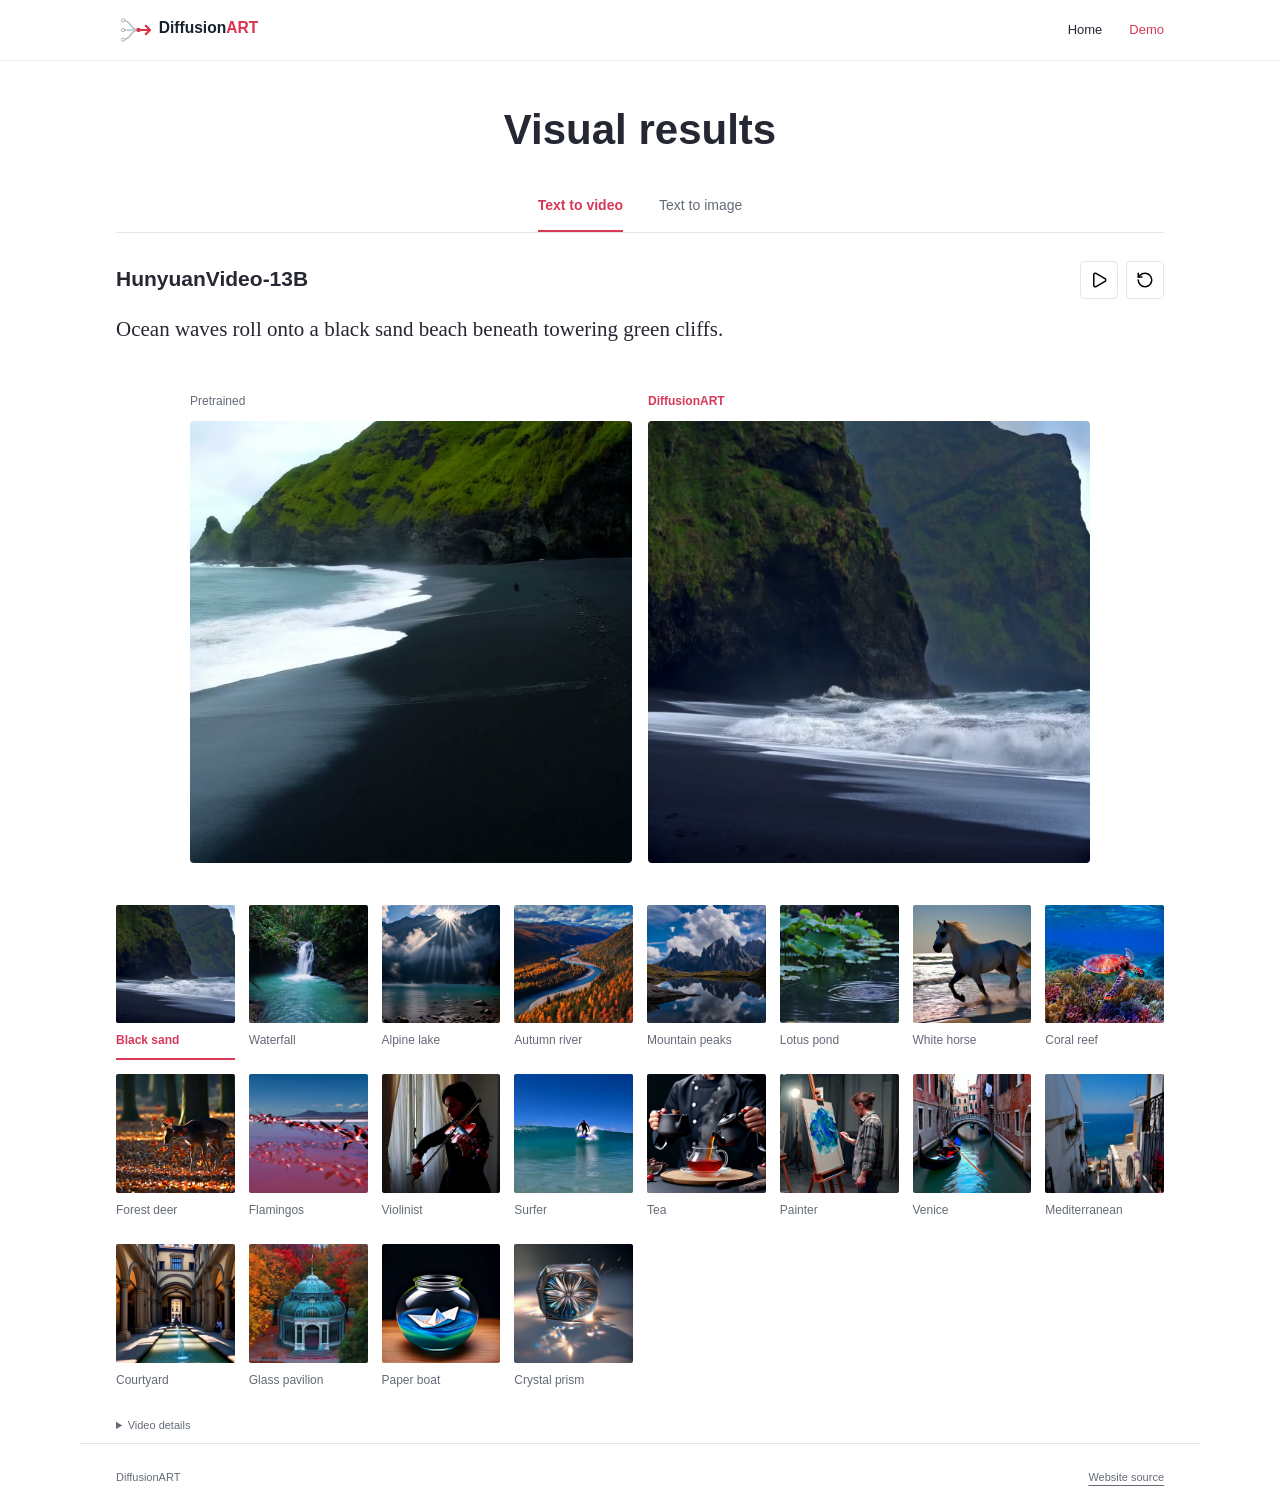
==== commit e7b9d160: "Remove introductory note from demo gallery" ====
--- a/docs/demo.html
+++ b/docs/demo.html
@@ -6,7 +6,7 @@
   <meta name="theme-color" content="#ffffff">
   <meta name="description" content="Author-selected DiffusionART text-to-video and text-to-image results alongside pretrained references.">
   <title>Visual results | DiffusionART</title>
-  <link rel="stylesheet" href="style.css?v=insights-v3">
+  <link rel="stylesheet" href="style.css?v=insights-v4">
   <script src="media.js?v=hf-demo-v1" defer></script>
   <script src="demo.js?v=demo-v2" defer></script>
 </head>
@@ -57,7 +57,6 @@
       <details class="provenance"><summary>Image details</summary><p id="image-details"></p></details>
     </section>
 
-    <p class="selection-note">Author-selected generations. Videos compare archived pretrained references with released Hugging Face model outputs for the same prompts, not identical-noise inference. Images match the prompt and logged media index. <a href="assets/provenance.json">Source provenance</a></p>
     <noscript><p class="selection-note"><a href="assets/hf-video-00100-before.mp4">Pretrained video</a> / <a href="assets/hf-video-00100-after.mp4">DiffusionART video</a> / <a href="assets/image-chicago-before.jpg">Pretrained image</a> / <a href="assets/image-chicago-after.jpg">DiffusionART image</a></p></noscript>
   </main>
 
--- a/docs/style.css
+++ b/docs/style.css
@@ -54,6 +54,7 @@
 .restoration-row { margin-top:70px; padding-top:65px; border-top:1px solid var(--line); }.restoration-row .research-figure { max-width:390px; margin-inline:auto; }.restoration-row .research-figure img { max-height:370px; object-fit:contain; }
 .insight-copy .discovery { font-size:22px; line-height:1.65; }.discovery strong { color:var(--art); }
 .restoration-equation { max-width:850px; margin:35px auto 0; }.restoration-equation .equation { margin-bottom:15px; font-size:25px; }.restoration-equation .math-details { text-align:center; }.restoration-equation summary { margin-inline:auto; }.restoration-equation .math-details p { text-align:left; }
+.narrow-loss { display:none; }
 .equation-definition { display:flex; justify-content:center; flex-wrap:wrap; gap:8px 36px; font-family:Georgia,serif; font-size:17px; }
 .restoration-evidence { display:grid; grid-template-columns:minmax(0,1.3fr) minmax(0,1fr); gap:48px; margin-top:55px; }.restoration-evidence h3 { font-size:22px; margin-bottom:14px; }.restoration-evidence p { color:#535b68; font-size:15px; }.restoration-evidence strong { color:var(--ink); }.restoration-evidence .research-figure { margin:24px auto 0; }.restoration-evidence img { height:340px; object-fit:contain; }
 .restoration-insight { margin:48px auto 0; text-align:center; font-size:22px; line-height:1.55; font-weight:600; max-width:750px; }.restoration-insight span { color:var(--muted); font-size:15px; font-weight:400; }
@@ -67,6 +68,9 @@
 .result-context { color:var(--muted); font-size:12px; }.eval-result { margin-top:30px; padding-top:24px; border-top:1px solid var(--line); }.eval-result h4 { font-size:16px; font-weight:650; }.eval-result p { margin-top:10px; font-size:14px; color:#535b68; }.eval-result .figure-note { font-size:11px; }
 .scope-results { margin-top:48px; }.scope-results h3 { font-size:20px; margin-bottom:13px; }.scope-table { width:100%; border-collapse:collapse; font-size:13px; text-align:left; }.scope-table td,.scope-table th { border-bottom:1px solid var(--line); padding:17px 0; }.scope-table th { width:36%; padding-right:28px; font-weight:550; }.scope-table thead { color:var(--muted); font-size:11px; }.scope-table td { color:#535b68; }.scope-table strong { color:var(--ink); font-weight:650; }.scope-results>.figure-note { margin-top:14px; }
 .demo-invitation { display:flex; align-items:center; justify-content:space-between; gap:28px; padding-block:38px; border-top:1px solid var(--line); }.demo-invitation h2 { font-size:26px; }.demo-invitation p { margin-top:8px; font-size:14px; color:var(--muted); }.demo-invitation .resource-link { white-space:nowrap; }
+.citation { padding-block:36px 48px; border-top:1px solid var(--line); }
+.citation h2 { font-size:26px; }
+.citation pre { margin:20px 0 0; font:12px/1.75 ui-monospace,SFMono-Regular,Consolas,monospace; white-space:pre-wrap; overflow-wrap:anywhere; }
 footer { border-top:1px solid var(--line); padding-block:24px; display:flex; justify-content:space-between; flex-wrap:wrap; gap:12px; font-size:11px; color:var(--muted); }
 .demo-heading { padding-block:46px 13px; text-align:center; }.demo-heading h1 { font-size:42px; color:var(--ink); }
 .result-tabs { display:flex; justify-content:center; gap:36px; border-bottom:1px solid var(--line); margin:15px 0 28px; }.result-tabs button { background:none; border:0; border-bottom:2px solid transparent; padding:12px 0; font-size:14px; color:var(--muted); }.result-tabs button[aria-selected=true] { color:var(--art); border-color:var(--art); font-weight:650; }
@@ -86,7 +90,7 @@
   .wrap { padding-inline:20px; }.paper-heading { padding-top:32px; padding-bottom:24px; }h1 { font-size:44px; }.paper-title { font-size:21px; margin-top:11px; margin-bottom:18px; }.paper-title br { display:none; }.author-names { font-size:11px; gap:3px 12px; }.affiliations { font-size:10px; gap:4px 15px; }.paper-links { gap:21px; margin-top:17px; }.resource-link { font-size:12px; min-height:36px; }.hero-thesis { font-size:20px; margin-top:22px; }.hero-result { font-size:15px; }.hero-result strong { font-size:21px; }.hero-result small { font-size:10px; }
   .showcase-reel { gap:7px; }.showcase-reel figcaption { font-size:9px; line-height:1.45; }.teaser-toolbar { font-size:10px; }
   .section { padding-block:48px; }h2 { font-size:27px; }h3 { font-size:22px; }.section-heading { margin-bottom:30px; }.section-heading p { font-size:14px; }.insight-row { grid-template-columns:1fr; gap:28px; }.insight-copy p { font-size:14px; }.research-figure { max-width:450px; margin-inline:auto; }.research-figure figcaption { font-size:11px; }.restoration-row { margin-top:40px; padding-top:40px; }.restoration-row .insight-copy { order:-1; }.restoration-row .research-figure img { max-height:300px; }.insight-copy .discovery { font-size:20px; }.insight-copy .figure-note { font-size:11px; }.equation { font-size:24px; }.equation-key { gap:20px; font-size:10px; }
-  .branch-evidence { grid-template-columns:repeat(2,minmax(0,1fr)); gap:15px; align-items:start; }.branch-evidence figcaption { font-size:10px; }.restoration-equation .equation { font-size:17px; }.restoration-equation .equation-key { gap:12px; font-size:10px; }.equation-definition { font-size:15px; gap:8px 25px; }.restoration-evidence { grid-template-columns:1fr; gap:36px; margin-top:38px; }.restoration-evidence p { font-size:14px; }.restoration-evidence .research-figure { max-width:310px; }.restoration-evidence img { height:310px; }.restoration-insight { font-size:20px; margin-top:35px; }.restoration-insight span { font-size:13px; }
+  .branch-evidence { gap:25px; }.restoration-equation .equation { font-size:17px; }.restoration-equation .wide-loss { display:none; }.restoration-equation .narrow-loss { display:block math; }.restoration-equation .equation-key { gap:12px; font-size:10px; }.equation-definition { font-size:15px; gap:8px 25px; }.restoration-evidence { grid-template-columns:1fr; gap:36px; margin-top:38px; }.restoration-evidence p { font-size:14px; }.restoration-evidence .research-figure { max-width:310px; }.restoration-evidence img { height:310px; }.restoration-insight { font-size:20px; margin-top:35px; }.restoration-insight span { font-size:13px; }
   .method-details { grid-template-columns:1fr; gap:38px; margin-top:25px; }.method-details p { font-size:14px; }.method-details .figure-note { font-size:11px; }.update-directions { margin-top:18px; }.method-details h3 { font-size:21px; }.method-desktop { display:none; }.method-mobile { display:grid; gap:18px; }.method-bottomline { font-size:14px; }
   .efficiency-layout { grid-template-columns:1fr; gap:28px; }.curve { max-width:330px; }.efficiency-copy h3 { font-size:22px; }.speed-table td { font-size:21px; }.scope-results { margin-top:35px; }.scope-table { font-size:12px; }.scope-table th { width:37%; padding-right:15px; }.scope-results>.figure-note { font-size:10px; }
   .demo-invitation { align-items:flex-start; flex-direction:column; gap:14px; padding-block:28px; }.demo-invitation h2 { font-size:23px; }.demo-invitation p { font-size:13px; }
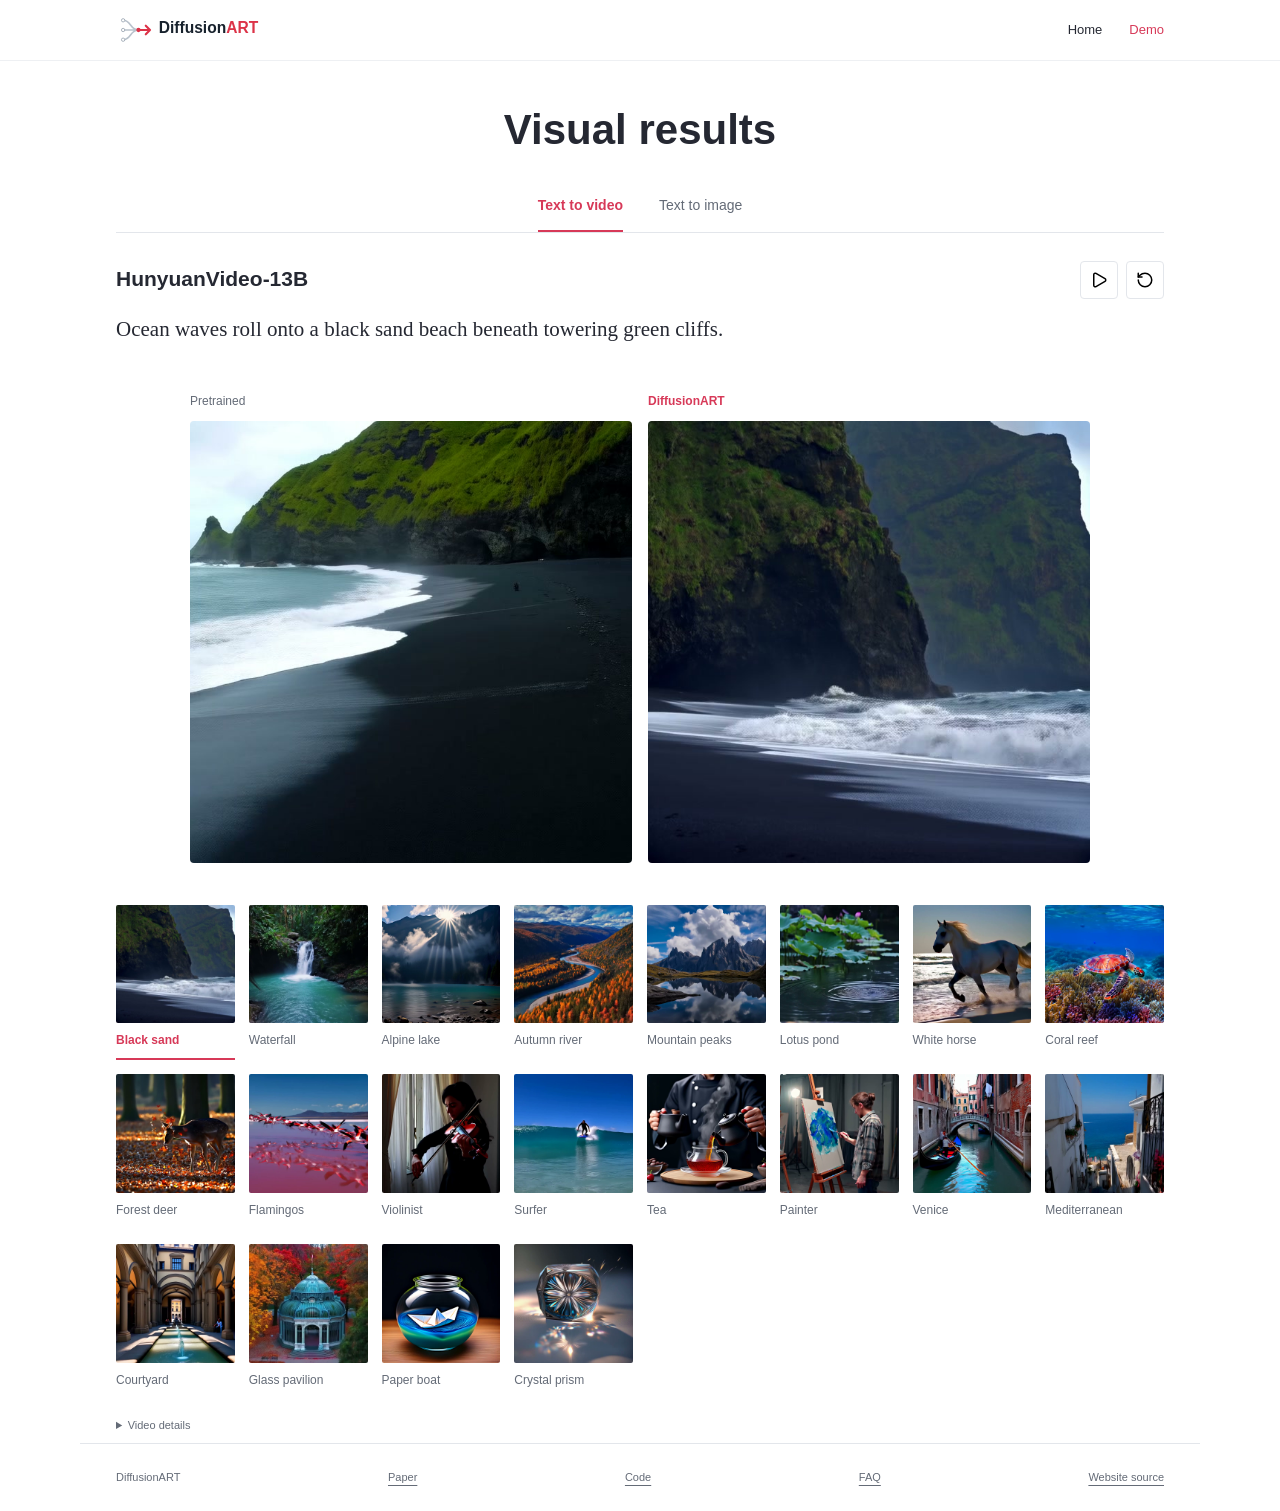
==== commit 3b076808: "Add accessible FAQ and improve research page discovery" ====
--- a/docs/demo.html
+++ b/docs/demo.html
@@ -5,8 +5,13 @@
   <meta name="viewport" content="width=device-width, initial-scale=1">
   <meta name="theme-color" content="#ffffff">
   <meta name="description" content="Author-selected DiffusionART text-to-video and text-to-image results alongside pretrained references.">
+  <link rel="canonical" href="https://vanzll.github.io/diffusionart-project/demo.html">
+  <meta property="og:title" content="DiffusionART image and video generation results">
+  <meta property="og:description" content="Compare DiffusionART with base models on text-to-video and text-to-image generation.">
+  <meta property="og:url" content="https://vanzll.github.io/diffusionart-project/demo.html">
+  <meta property="og:image" content="https://vanzll.github.io/diffusionart-project/assets/hf-video-00101-after.jpg">
   <title>Visual results | DiffusionART</title>
-  <link rel="stylesheet" href="style.css?v=insights-v4">
+  <link rel="stylesheet" href="style.css?v=faq-v1">
   <script src="media.js?v=hf-demo-v1" defer></script>
   <script src="demo.js?v=demo-v2" defer></script>
 </head>
@@ -60,6 +65,6 @@
     <noscript><p class="selection-note"><a href="assets/hf-video-00100-before.mp4">Pretrained video</a> / <a href="assets/hf-video-00100-after.mp4">DiffusionART video</a> / <a href="assets/image-chicago-before.jpg">Pretrained image</a> / <a href="assets/image-chicago-after.jpg">DiffusionART image</a></p></noscript>
   </main>
 
-  <footer class="wrap"><p>DiffusionART</p><a href="https://github.com/vanzll/diffusionart-project">Website source</a></footer>
+  <footer class="wrap"><p>DiffusionART</p><a href="https://arxiv.org/abs/2610.12572">Paper</a><a href="https://github.com/vanzll/DiffusionART">Code</a><a href="index.html#faq">FAQ</a><a href="https://github.com/vanzll/diffusionart-project">Website source</a></footer>
 </body>
 </html>
--- a/docs/style.css
+++ b/docs/style.css
@@ -23,8 +23,9 @@
 .skip { position:absolute; top:-80px; left:12px; z-index:99; background:white; padding:10px; }.skip:focus { top:10px; }
 .paper-heading { padding-top:44px; padding-bottom:32px; text-align:center; }
 .paper-logo { width:500px; margin-inline:auto; }
+.sr-only { position:absolute; width:1px; height:1px; padding:0; margin:-1px; overflow:hidden; clip-path:inset(50%); white-space:nowrap; border:0; }
 h1 { font-size:64px; font-weight:750; line-height:1.1; color:var(--art); }
-.paper-title { font-size:27px; line-height:1.35; font-weight:550; margin:12px auto 20px; max-width:870px; text-wrap:balance; }
+.paper-title { font-size:27px; line-height:1.35; font-weight:550; color:var(--ink); margin:12px auto 20px; max-width:870px; text-wrap:balance; }
 .author-names { display:flex; justify-content:center; flex-wrap:wrap; column-gap:18px; row-gap:3px; max-width:930px; margin-inline:auto; font-size:13px; }
 .author-names span { white-space:nowrap; }sup { font-size:9px; }
 .affiliations { display:flex; justify-content:center; flex-wrap:wrap; gap:5px 24px; margin-top:9px; color:var(--muted); font-size:12px; }
@@ -69,6 +70,14 @@
 .scope-results { margin-top:48px; }.scope-results h3 { font-size:20px; margin-bottom:13px; }.scope-table { width:100%; border-collapse:collapse; font-size:13px; text-align:left; }.scope-table td,.scope-table th { border-bottom:1px solid var(--line); padding:17px 0; }.scope-table th { width:36%; padding-right:28px; font-weight:550; }.scope-table thead { color:var(--muted); font-size:11px; }.scope-table td { color:#535b68; }.scope-table strong { color:var(--ink); font-weight:650; }.scope-results>.figure-note { margin-top:14px; }
 .demo-invitation { display:flex; align-items:center; justify-content:space-between; gap:28px; padding-block:38px; border-top:1px solid var(--line); }.demo-invitation h2 { font-size:26px; }.demo-invitation p { margin-top:8px; font-size:14px; color:var(--muted); }.demo-invitation .resource-link { white-space:nowrap; }
 .citation { padding-block:36px 48px; border-top:1px solid var(--line); }
+.faq { padding-block:36px 48px; border-top:1px solid var(--line); }
+.faq h2 { font-size:26px; margin-bottom:22px; }
+.faq details { max-width:850px; margin-inline:auto; border-bottom:1px solid var(--line); }
+.faq summary { padding-block:17px; cursor:pointer; font-size:15px; font-weight:600; line-height:1.6; }
+.faq details[open] summary { color:var(--art); }
+.faq details p { max-width:76ch; padding-bottom:20px; font-size:15px; color:#535b68; overflow-wrap:anywhere; }
+.faq-resources { margin:24px auto 0; max-width:850px; font-size:13px; color:var(--muted); }
+.faq-resources span { padding-inline:10px; }
 .citation h2 { font-size:26px; }
 .citation pre { margin:20px 0 0; font:12px/1.75 ui-monospace,SFMono-Regular,Consolas,monospace; white-space:pre-wrap; overflow-wrap:anywhere; }
 footer { border-top:1px solid var(--line); padding-block:24px; display:flex; justify-content:space-between; flex-wrap:wrap; gap:12px; font-size:11px; color:var(--muted); }
